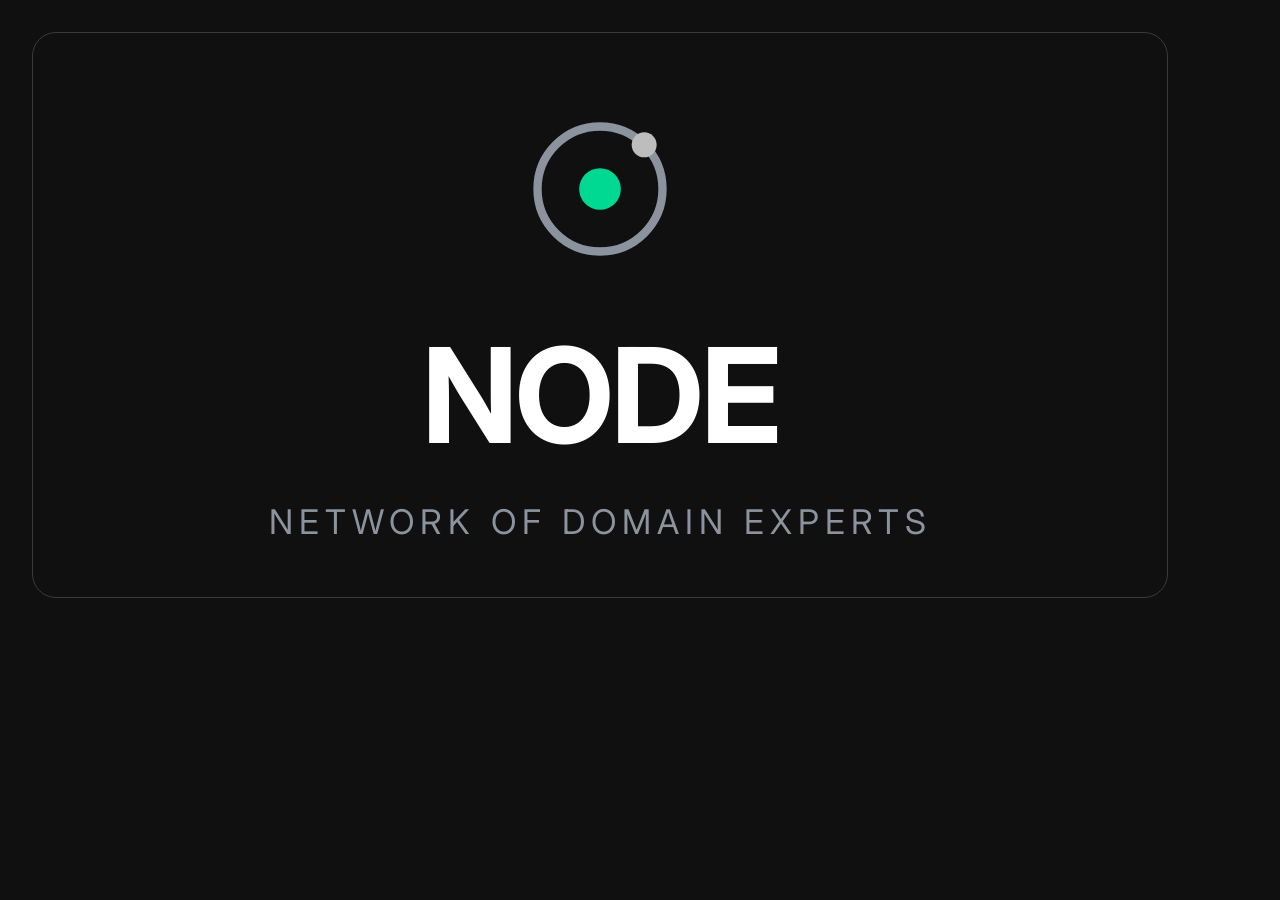
==== assets/og/og-image.html @ 130e8145 ":sparkles: 링크 공유 미리보기(OG 이미지) 추가 - assets/og/og-image.png(1200×630) — 다크 캔버스 브랜드 카드(오빗 로고+NODE+태그라인)" ====
<!DOCTYPE html>
<!--
  og-image.html — OG 공유 카드(1200×630)의 렌더 소스.
  서빙 대상은 og-image.png(이 파일을 chromium으로 캡처). 재생성:
    npx playwright screenshot --browser chromium --viewport-size 1200,630 \
      --wait-for-timeout 2500 file://<abs>/assets/og/og-image.html assets/og/og-image.png
  색은 css/tokens.css 토큰 값과 동일(#101010 / #00d992 / #8b949e / #bdbdbd / #ffffff).
-->
<html lang="ko">
  <head>
    <meta charset="UTF-8" />
    <link rel="preconnect" href="https://fonts.googleapis.com" />
    <link rel="preconnect" href="https://fonts.gstatic.com" crossorigin />
    <link
      href="https://fonts.googleapis.com/css2?family=Inter:wght@400;600;700&family=Noto+Sans+KR:wght@400;700&display=swap"
      rel="stylesheet"
    />
    <style>
      * { margin: 0; padding: 0; box-sizing: border-box; }
      html, body { width: 1200px; height: 630px; }
      body {
        background: #101010;
        font-family: "Inter", "Noto Sans KR", system-ui, sans-serif;
        display: flex;
        flex-direction: column;
        align-items: center;
        justify-content: center;
        gap: 40px;
        position: relative;
        overflow: hidden;
      }
      /* 은은한 외곽 하어라인 프레임 (드롭섀도 대신) */
      .frame {
        position: absolute;
        inset: 32px;
        border: 1px solid #3d3a39;
        border-radius: 24px;
      }
      .mark { width: 200px; height: 200px; display: block; }
      .wordmark {
        font-size: 132px;
        font-weight: 700;
        letter-spacing: -3px;
        color: #ffffff;
        line-height: 1;
      }
      .tagline {
        font-size: 34px;
        font-weight: 400;
        letter-spacing: 6px;
        text-transform: uppercase;
        color: #8b949e;
      }
    </style>
  </head>
  <body>
    <div class="frame"></div>
    <svg class="mark" viewBox="0 0 48 48">
      <circle cx="24" cy="24" r="15" fill="none" stroke="#8b949e" stroke-width="2" />
      <circle cx="34.6" cy="13.4" r="3" fill="#bdbdbd" />
      <circle cx="24" cy="24" r="5" fill="#00d992" />
    </svg>
    <div class="wordmark">NODE</div>
    <div class="tagline">Network Of Domain Experts</div>
  </body>
</html>
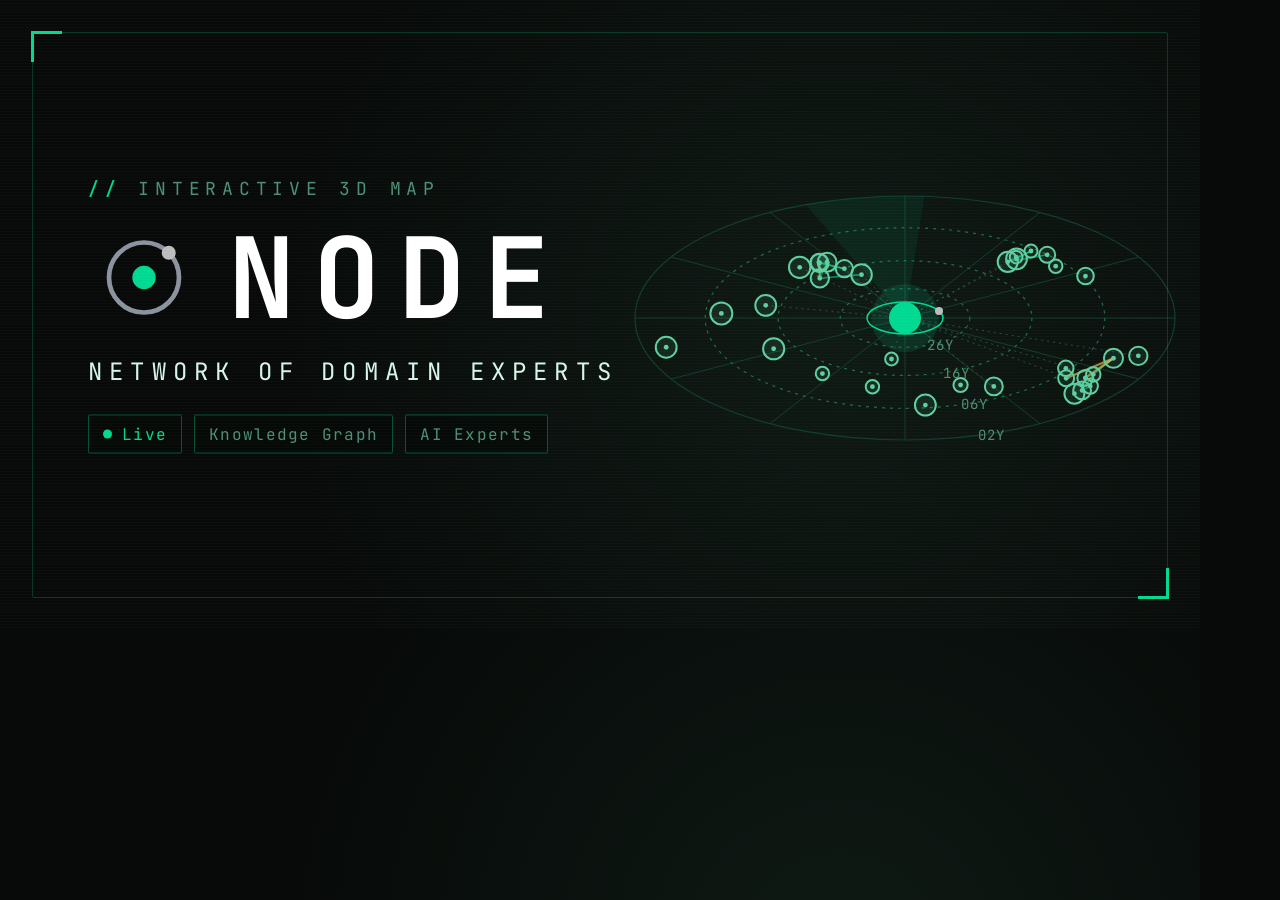
==== commit f01c17cb: ":art: OG 공유 이미지 HUD 디자인으로 갱신 Co-Authored-By: Claude Opus 5.5 <noreply@anthropic.com>" ====
--- a/assets/og/og-image.html
+++ b/assets/og/og-image.html
@@ -1,10 +1,14 @@
 <!DOCTYPE html>
 <!--
-  og-image.html — OG 공유 카드(1200×630)의 렌더 소스.
+  og-image.html — OG 공유 카드(1200×630)의 렌더 소스(Command HUD 디자인).
   서빙 대상은 og-image.png(이 파일을 chromium으로 캡처). 재생성:
     npx playwright screenshot --browser chromium --viewport-size 1200,630 \
       --wait-for-timeout 2500 file://<abs>/assets/og/og-image.html assets/og/og-image.png
-  색은 css/tokens.css 토큰 값과 동일(#101010 / #00d992 / #8b949e / #bdbdbd / #ffffff).
+  색은 css/tokens.css 토큰 값과 동일:
+    --hud-canvas #070a09 / --hud-canvas-glow #0f1a14 / --hud-grid #1f6b4f / --hud-grid-soft #123d2e
+    --hud-ink #d7f5e8 / --hud-dim #4f8f74 / --hud-blip #5fcf9f / --color-primary #00d992
+    --graph-collaboration #ffd65a / --color-mute #8b949e / --color-body #bdbdbd
+  인원수 등 변하는 수치는 넣지 않는다(공유 카드가 낡지 않도록).
 -->
 <html lang="ko">
   <head>
@@ -12,55 +16,194 @@
     <link rel="preconnect" href="https://fonts.googleapis.com" />
     <link rel="preconnect" href="https://fonts.gstatic.com" crossorigin />
     <link
-      href="https://fonts.googleapis.com/css2?family=Inter:wght@400;600;700&family=Noto+Sans+KR:wght@400;700&display=swap"
+      href="https://fonts.googleapis.com/css2?family=JetBrains+Mono:wght@400;500;700&display=swap"
       rel="stylesheet"
     />
     <style>
       * { margin: 0; padding: 0; box-sizing: border-box; }
       html, body { width: 1200px; height: 630px; }
       body {
-        background: #101010;
-        font-family: "Inter", "Noto Sans KR", system-ui, sans-serif;
+        position: relative;
+        overflow: hidden;
+        background: radial-gradient(circle at 70% 52%, #0f1a14 0%, #070a09 62%);
+        font-family: "JetBrains Mono", ui-monospace, monospace;
+        color: #d7f5e8;
+      }
+      /* 스캔라인 */
+      body::after {
+        content: "";
+        position: absolute;
+        inset: 0;
+        background: repeating-linear-gradient(to bottom, rgba(255, 255, 255, 0.02) 0 1px, transparent 1px 3px);
+      }
+      /* HUD 프레임 + 코너 브래킷 */
+      .frame {
+        position: absolute;
+        inset: 32px;
+        border: 1px solid rgba(0, 217, 146, 0.22);
+        border-radius: 2px;
+      }
+      .frame::before,
+      .frame::after {
+        content: "";
+        position: absolute;
+        width: 28px;
+        height: 28px;
+        border: 3px solid #00d992;
+      }
+      .frame::before { top: -2px; left: -2px; border-right: 0; border-bottom: 0; }
+      .frame::after { bottom: -2px; right: -2px; border-left: 0; border-top: 0; }
+
+      .radar { position: absolute; inset: 0; }
+
+      .copy {
+        position: absolute;
+        left: 88px;
+        top: 50%;
+        transform: translateY(-50%);
         display: flex;
         flex-direction: column;
-        align-items: center;
-        justify-content: center;
-        gap: 40px;
-        position: relative;
-        overflow: hidden;
-      }
-      /* 은은한 외곽 하어라인 프레임 (드롭섀도 대신) */
-      .frame {
-        position: absolute;
-        inset: 32px;
-        border: 1px solid #3d3a39;
-        border-radius: 24px;
-      }
-      .mark { width: 200px; height: 200px; display: block; }
+        gap: 22px;
+      }
+      .eyebrow {
+        font-size: 18px;
+        letter-spacing: 0.32em;
+        text-transform: uppercase;
+        color: #4f8f74;
+      }
+      .eyebrow b { color: #00d992; font-weight: 500; }
+      .lockup { display: flex; align-items: center; gap: 28px; }
+      .mark { width: 112px; height: 112px; display: block; }
       .wordmark {
-        font-size: 132px;
+        font-size: 112px;
         font-weight: 700;
-        letter-spacing: -3px;
+        letter-spacing: 0.16em;
+        line-height: 1;
         color: #ffffff;
-        line-height: 1;
       }
       .tagline {
-        font-size: 34px;
-        font-weight: 400;
-        letter-spacing: 6px;
+        font-size: 24px;
+        letter-spacing: 0.3em;
         text-transform: uppercase;
-        color: #8b949e;
+        color: #d7f5e8;
+      }
+      .status {
+        display: flex;
+        gap: 12px;
+        margin-top: 6px;
+      }
+      .chip {
+        padding: 8px 14px;
+        border: 1px solid rgba(0, 217, 146, 0.35);
+        border-radius: 2px;
+        font-size: 16px;
+        letter-spacing: 0.08em;
+        color: #4f8f74;
+        background: rgba(5, 10, 8, 0.8);
+      }
+      .chip.live { color: #00d992; }
+      .chip.live::before {
+        content: "";
+        display: inline-block;
+        width: 9px;
+        height: 9px;
+        margin-right: 10px;
+        border-radius: 50%;
+        background: #00d992;
+        vertical-align: 1px;
       }
     </style>
   </head>
   <body>
+    <svg class="radar" viewBox="0 0 1200 630" aria-hidden="true"></svg>
     <div class="frame"></div>
-    <svg class="mark" viewBox="0 0 48 48">
-      <circle cx="24" cy="24" r="15" fill="none" stroke="#8b949e" stroke-width="2" />
-      <circle cx="34.6" cy="13.4" r="3" fill="#bdbdbd" />
-      <circle cx="24" cy="24" r="5" fill="#00d992" />
-    </svg>
-    <div class="wordmark">NODE</div>
-    <div class="tagline">Network Of Domain Experts</div>
+
+    <div class="copy">
+      <p class="eyebrow"><b>//</b> Interactive 3D map</p>
+      <div class="lockup">
+        <svg class="mark" viewBox="0 0 48 48">
+          <circle cx="24" cy="24" r="15" fill="none" stroke="#8b949e" stroke-width="2" />
+          <circle cx="34.6" cy="13.4" r="3" fill="#bdbdbd" />
+          <circle cx="24" cy="24" r="5" fill="#00d992" />
+        </svg>
+        <div class="wordmark">NODE</div>
+      </div>
+      <p class="tagline">Network Of Domain Experts</p>
+      <div class="status">
+        <span class="chip live">Live</span>
+        <span class="chip">Knowledge Graph</span>
+        <span class="chip">AI Experts</span>
+      </div>
+    </div>
+
+    <script>
+      // 기울어진 레이더 원반(타원) + Blip 노드 + 허브 오빗. 시드 고정 난수로 항상 같은 그림.
+      const NS = "http://www.w3.org/2000/svg";
+      const svg = document.querySelector(".radar");
+      const el = (tag, attrs) => {
+        const e = document.createElementNS(NS, tag);
+        for (const [k, v] of Object.entries(attrs)) e.setAttribute(k, v);
+        svg.appendChild(e);
+        return e;
+      };
+      let seed = 7;
+      const rand = () => ((seed = (seed * 16807) % 2147483647) / 2147483647);
+
+      const C = { x: 905, y: 318, rx: 270, ry: 122 };
+      const at = (r, a) => [C.x + r * C.rx * Math.cos(a), C.y + r * C.ry * Math.sin(a)];
+
+      // 방사선 12섹터 + 연차 링
+      for (let i = 0; i < 12; i++) {
+        const [x, y] = at(1, (i / 12) * Math.PI * 2);
+        el("line", { x1: C.x, y1: C.y, x2: x, y2: y, stroke: "#123d2e", "stroke-width": 1 });
+      }
+      [0.24, 0.47, 0.74, 1].forEach((r, i) => {
+        el("ellipse", { cx: C.x, cy: C.y, rx: r * C.rx, ry: r * C.ry, fill: "none",
+          stroke: i === 3 ? "#123d2e" : "#1f6b4f", "stroke-width": 1.2, "stroke-dasharray": i === 3 ? "" : "3 5" });
+      });
+      // 스윕
+      const a0 = -Math.PI * 0.62, a1 = a0 + Math.PI / 7;
+      const [sx0, sy0] = at(1, a0), [sx1, sy1] = at(1, a1);
+      el("path", { d: `M${C.x},${C.y} L${sx0},${sy0} A${C.rx},${C.ry} 0 0 1 ${sx1},${sy1} Z`, fill: "rgba(0,217,146,0.08)" });
+
+      // Blip 노드(군집 3개 + 흩어진 노드)
+      const nodes = [];
+      const cluster = (r, a, n, spread) => {
+        for (let i = 0; i < n; i++) nodes.push([r + (rand() - 0.5) * spread, a + (rand() - 0.5) * spread * 2.2]);
+      };
+      cluster(0.5, -2.2, 7, 0.22);
+      cluster(0.8, 0.6, 8, 0.2);
+      cluster(0.66, -0.8, 6, 0.18);
+      for (let i = 0; i < 12; i++) nodes.push([0.3 + rand() * 0.68, rand() * Math.PI * 2]);
+      const pts = nodes.map(([r, a]) => at(r, a));
+
+      // 엣지: 같은 군집 내부(소속=그린, 일부 협업=골드)
+      const links = [[0, 1], [1, 2], [2, 3], [3, 4], [1, 5], [7, 8], [8, 9], [9, 10], [10, 12], [8, 13], [15, 16], [16, 17], [17, 19], [15, 18]];
+      links.forEach(([s, t], i) => {
+        el("line", { x1: pts[s][0], y1: pts[s][1], x2: pts[t][0], y2: pts[t][1],
+          stroke: i % 4 === 1 ? "#ffd65a" : "#00d992", "stroke-opacity": 0.6, "stroke-width": i % 4 === 1 ? 2.2 : 1.6 });
+      });
+      // 허브 점선 가이드(일부)
+      pts.forEach(([x, y], i) => {
+        if (i % 3 === 0) el("line", { x1: C.x, y1: C.y, x2: x, y2: y, stroke: "#4f8f74", "stroke-opacity": 0.45, "stroke-dasharray": "2 4" });
+      });
+      // Blip = 링 + 중심 점
+      pts.forEach(([x, y]) => {
+        const r = 6 + rand() * 5;
+        el("circle", { cx: x, cy: y, r, fill: "rgba(95,207,159,0.10)", stroke: "#5fcf9f", "stroke-width": 2 });
+        el("circle", { cx: x, cy: y, r: 2.4, fill: "#5fcf9f" });
+      });
+      // 허브 + 오빗 + 위성
+      el("circle", { cx: C.x, cy: C.y, r: 34, fill: "rgba(0,217,146,0.12)" });
+      el("circle", { cx: C.x, cy: C.y, r: 16, fill: "#00d992" });
+      el("ellipse", { cx: C.x, cy: C.y, rx: 38, ry: 16, fill: "none", stroke: "#00d992", "stroke-width": 1.5 });
+      el("circle", { cx: C.x + 34, cy: C.y - 7, r: 4, fill: "#bdbdbd" });
+      // 연차 눈금
+      [["26Y", 0.24], ["16Y", 0.47], ["06Y", 0.74], ["02Y", 1]].forEach(([t, r]) => {
+        const [x, y] = at(r, Math.PI * 0.42);
+        const tx = el("text", { x: x + 6, y: y + 4, fill: "#4f8f74", "font-size": 14, "font-family": "JetBrains Mono, monospace", "letter-spacing": 1 });
+        tx.textContent = t;
+      });
+    </script>
   </body>
 </html>
